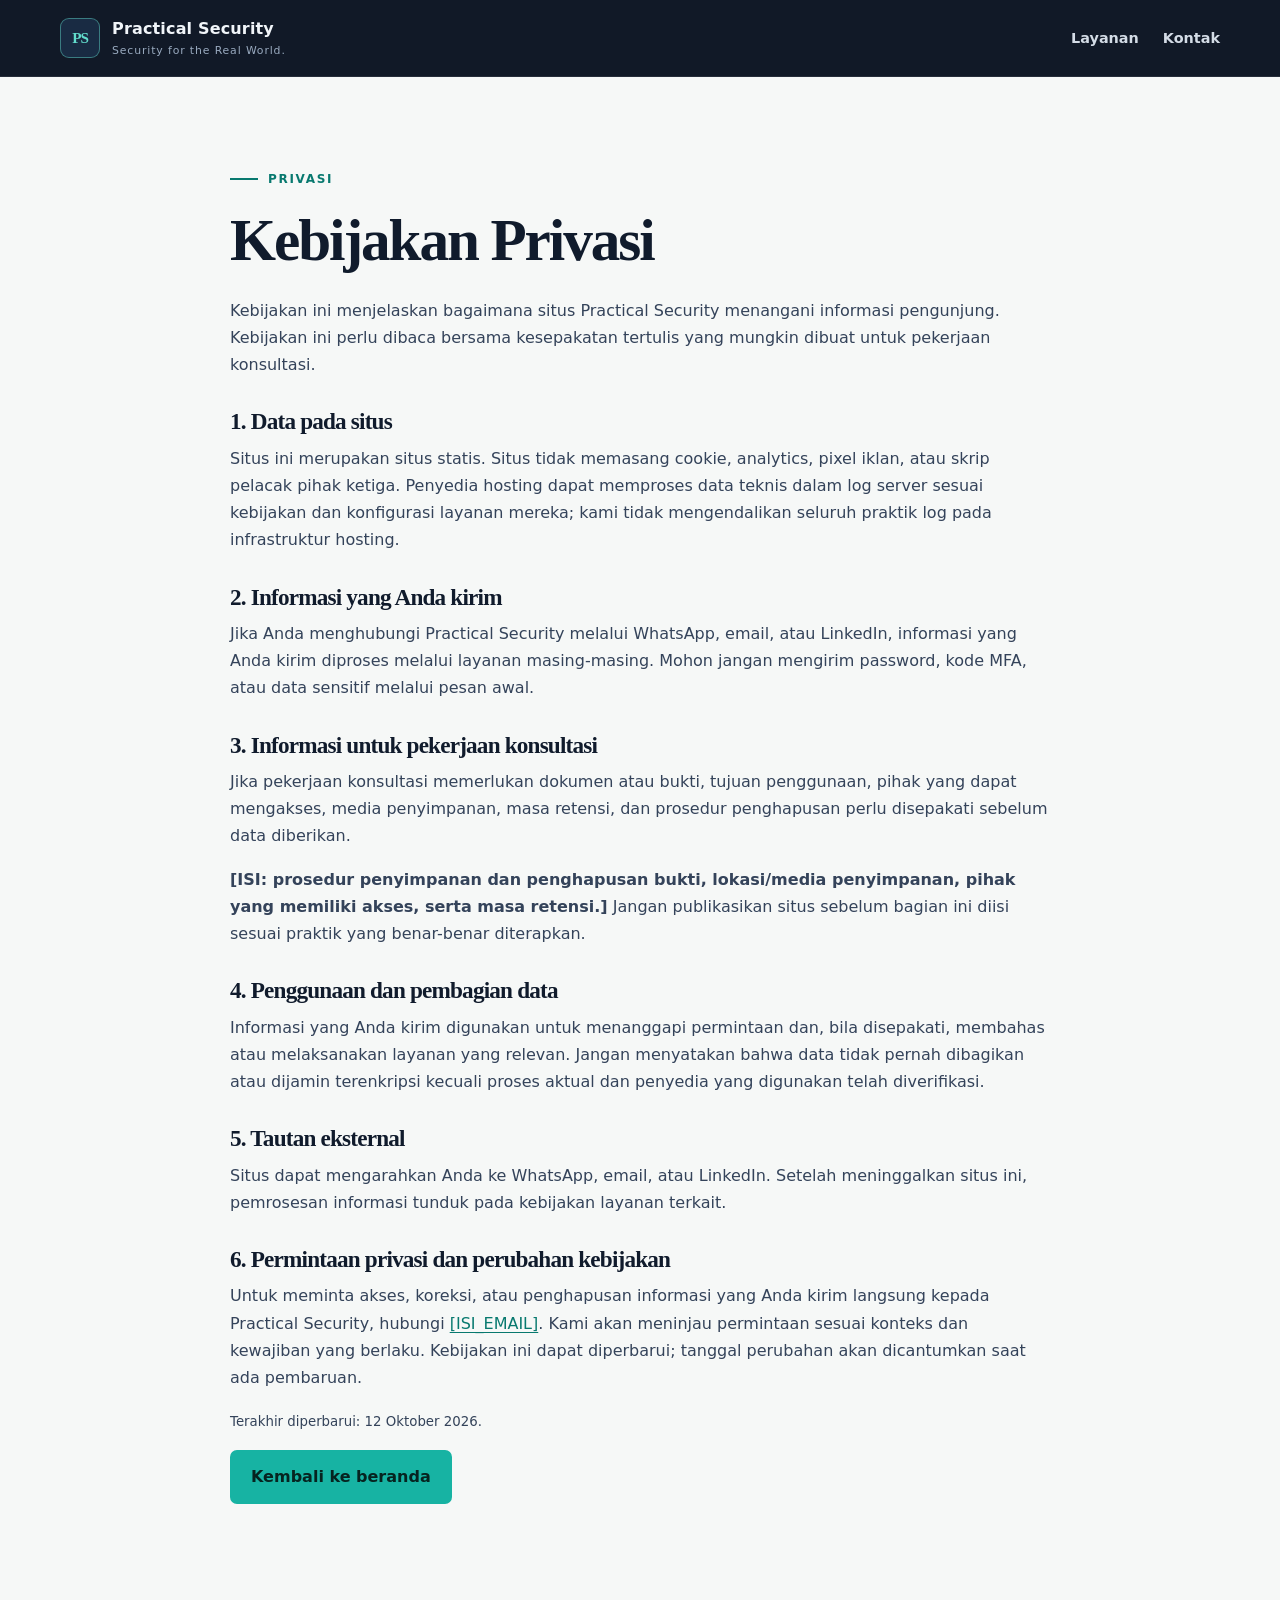
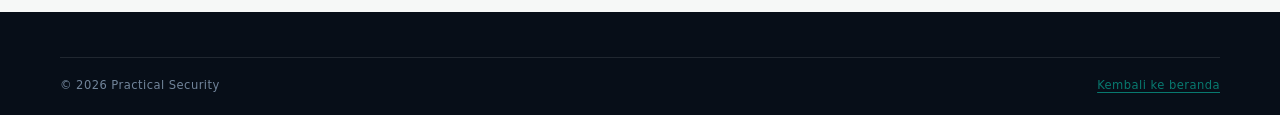
==== privasi.html @ f917010c "Initial commit" ====
<!doctype html>
<html lang="id">
<head>
  <meta charset="utf-8"><meta name="viewport" content="width=device-width, initial-scale=1">
  <title>Kebijakan Privasi — Practical Security</title>
  <meta name="description" content="Kebijakan privasi situs Practical Security dan penjelasan tentang informasi yang dikirim pengunjung melalui kanal kontak.">
  <meta name="referrer" content="strict-origin-when-cross-origin">
  <meta http-equiv="Content-Security-Policy" content="default-src 'self'; base-uri 'self'; form-action 'self'; object-src 'none'; frame-ancestors 'none'; img-src 'self' data:; font-src 'self'; style-src 'self'; script-src 'none'; connect-src 'self'; upgrade-insecure-requests">
  <link rel="canonical" href="https://practicalsecurity.web.id/privasi.html"><link rel="icon" href="assets/favicon.svg" type="image/svg+xml"><link rel="stylesheet" href="assets/style.css">
  <meta property="og:type" content="website"><meta property="og:title" content="Kebijakan Privasi — Practical Security"><meta property="og:description" content="Cara Practical Security menangani informasi yang dikirim melalui kanal kontak."><meta property="og:url" content="https://practicalsecurity.web.id/privasi.html"><meta property="og:image" content="https://practicalsecurity.web.id/assets/og-image.png"><meta name="twitter:card" content="summary_large_image">
</head>
<body>
<a class="skip-link" href="#konten">Langsung ke konten</a>
<header class="site-header"><div class="container nav-wrap"><a class="brand" href="index.html"><span class="brand-mark" aria-hidden="true">PS</span><span class="brand-copy"><strong>Practical Security</strong><small>Security for the Real World.</small></span></a><nav aria-label="Navigasi halaman"><ul class="nav-links"><li><a href="index.html#layanan">Layanan</a></li><li><a href="index.html#kontak">Kontak</a></li></ul></nav></div></header>
<main id="konten"><section class="section"><div class="container legal-content"><p class="eyebrow">Privasi</p><h1>Kebijakan Privasi</h1><p>Kebijakan ini menjelaskan bagaimana situs Practical Security menangani informasi pengunjung. Kebijakan ini perlu dibaca bersama kesepakatan tertulis yang mungkin dibuat untuk pekerjaan konsultasi.</p>
<h2 style="font-size:1.45rem;margin:30px 0 10px">1. Data pada situs</h2><p>Situs ini merupakan situs statis. Situs tidak memasang cookie, analytics, pixel iklan, atau skrip pelacak pihak ketiga. Penyedia hosting dapat memproses data teknis dalam log server sesuai kebijakan dan konfigurasi layanan mereka; kami tidak mengendalikan seluruh praktik log pada infrastruktur hosting.</p>
<h2 style="font-size:1.45rem;margin:30px 0 10px">2. Informasi yang Anda kirim</h2><p>Jika Anda menghubungi Practical Security melalui WhatsApp, email, atau LinkedIn, informasi yang Anda kirim diproses melalui layanan masing-masing. Mohon jangan mengirim password, kode MFA, atau data sensitif melalui pesan awal.</p>
<h2 style="font-size:1.45rem;margin:30px 0 10px">3. Informasi untuk pekerjaan konsultasi</h2><p>Jika pekerjaan konsultasi memerlukan dokumen atau bukti, tujuan penggunaan, pihak yang dapat mengakses, media penyimpanan, masa retensi, dan prosedur penghapusan perlu disepakati sebelum data diberikan.</p><p><strong>[ISI: prosedur penyimpanan dan penghapusan bukti, lokasi/media penyimpanan, pihak yang memiliki akses, serta masa retensi.]</strong> Jangan publikasikan situs sebelum bagian ini diisi sesuai praktik yang benar-benar diterapkan.</p>
<h2 style="font-size:1.45rem;margin:30px 0 10px">4. Penggunaan dan pembagian data</h2><p>Informasi yang Anda kirim digunakan untuk menanggapi permintaan dan, bila disepakati, membahas atau melaksanakan layanan yang relevan. Jangan menyatakan bahwa data tidak pernah dibagikan atau dijamin terenkripsi kecuali proses aktual dan penyedia yang digunakan telah diverifikasi.</p>
<h2 style="font-size:1.45rem;margin:30px 0 10px">5. Tautan eksternal</h2><p>Situs dapat mengarahkan Anda ke WhatsApp, email, atau LinkedIn. Setelah meninggalkan situs ini, pemrosesan informasi tunduk pada kebijakan layanan terkait.</p>
<h2 style="font-size:1.45rem;margin:30px 0 10px">6. Permintaan privasi dan perubahan kebijakan</h2><p>Untuk meminta akses, koreksi, atau penghapusan informasi yang Anda kirim langsung kepada Practical Security, hubungi <a href="mailto:[ISI_EMAIL]">[ISI_EMAIL]</a>. Kami akan meninjau permintaan sesuai konteks dan kewajiban yang berlaku. Kebijakan ini dapat diperbarui; tanggal perubahan akan dicantumkan saat ada pembaruan.</p><p><small>Terakhir diperbarui: 12 Oktober 2026.</small></p><p><a class="button button-primary" href="index.html">Kembali ke beranda</a></p></div></section></main>
<footer class="site-footer"><div class="container footer-bottom"><span>© 2026 Practical Security</span><a href="index.html">Kembali ke beranda</a></div></footer>
</body></html>
---- assets/style.css ----
:root{color-scheme:light dark;--navy:#0a1220;--navy2:#101e32;--navy3:#192b43;--paper:#f6f8f7;--paper2:#edf1f0;--card:#fff;--ink:#101b2c;--body:#34435a;--muted:#637187;--line:#d8e0e3;--accent:#17b3a3;--accent-dark:#08796f;--accent-light:#62ddcd;--soft:#e1f4f0;--wrap:1160px;--shadow:0 18px 44px -20px rgba(15,27,45,.28);font-family:system-ui,-apple-system,"Segoe UI",Roboto,sans-serif}*{box-sizing:border-box}html{scroll-behavior:smooth;scroll-padding-top:90px}body{margin:0;background:var(--paper);color:var(--body);font-size:16px;line-height:1.7;-webkit-font-smoothing:antialiased}a{color:var(--accent-dark);text-underline-offset:3px}a:hover{text-decoration-thickness:2px}.container{width:min(var(--wrap),calc(100% - 48px));margin-inline:auto}.skip-link{position:absolute;top:-100px;left:16px;z-index:9999;background:#fff;color:#101b2c;padding:12px 16px;border-radius:6px}.skip-link:focus{top:12px}:focus-visible{outline:3px solid #168f84;outline-offset:4px;border-radius:3px}h1,h2,h3{color:var(--ink);line-height:1.14;letter-spacing:-.035em;margin:0;font-weight:650}h1,h2{font-family:Georgia,"Times New Roman",serif}h1{font-size:clamp(2.5rem,5.4vw,4.6rem);max-width:760px}h2{font-size:clamp(2rem,4vw,3.2rem)}h3{font-size:1.22rem;letter-spacing:-.02em}p{margin:0 0 16px}.site-header{position:sticky;top:0;z-index:50;background:rgba(10,18,32,.97);border-bottom:1px solid rgba(255,255,255,.09)}.nav-wrap{display:flex;align-items:center;justify-content:space-between;min-height:76px;gap:24px}.brand{display:flex;align-items:center;gap:12px;text-decoration:none;color:#f1f5f9}.brand-mark{display:grid;place-items:center;width:40px;height:40px;border:1px solid rgba(98,221,205,.45);border-radius:9px;background:var(--navy3);font:700 .95rem Georgia,serif;color:var(--accent-light);letter-spacing:-.08em}.brand-copy strong{display:block;font-size:1rem;font-weight:650;letter-spacing:.01em}.brand-copy small{display:block;color:#9aabc0;font-size:.68rem;letter-spacing:.08em}.nav-links{display:flex;align-items:center;gap:24px;list-style:none;margin:0;padding:0}.nav-links a{color:#d4dce6;text-decoration:none;font-size:.9rem;font-weight:550}.nav-links a:hover{color:var(--accent-light)}.nav-links .nav-cta{display:inline-block;background:var(--accent);color:#062420;padding:10px 17px;border-radius:7px;font-weight:700}.nav-links .nav-cta:hover{background:var(--accent-light);color:#062420}.mobile-nav{display:none}.hero{position:relative;overflow:hidden;background:var(--navy);color:#b9c7d8;padding:94px 0 0}.hero:before{content:"";position:absolute;inset:0;background-image:linear-gradient(rgba(255,255,255,.035) 1px,transparent 1px),linear-gradient(90deg,rgba(255,255,255,.035) 1px,transparent 1px);background-size:54px 54px;mask-image:linear-gradient(110deg,#000,transparent 80%);pointer-events:none}.hero-orbit{position:absolute;border:1px solid rgba(98,221,205,.14);border-radius:50%;pointer-events:none}.orbit-one{width:640px;height:640px;right:-190px;top:-270px}.orbit-two{width:410px;height:410px;right:-75px;top:-155px}.hero-grid{position:relative;display:grid;grid-template-columns:minmax(0,1.1fr) minmax(360px,.9fr);gap:54px;align-items:center}.hero-copy{padding-bottom:64px}.eyebrow{display:flex;align-items:center;gap:10px;margin-bottom:18px;color:var(--accent-dark);font-size:.75rem;font-weight:750;letter-spacing:.14em;text-transform:uppercase}.eyebrow:before{content:"";width:28px;height:2px;background:currentColor}.eyebrow.light{color:var(--accent-light)}.tagline{margin:0 0 17px;color:var(--accent-light);font-weight:700;letter-spacing:.01em}.hero h1{color:#f2f6fa}.hero-lead{max-width:640px;margin:24px 0 30px;color:#c0ccda;font-size:1.15rem}.hero-actions{display:flex;gap:12px;flex-wrap:wrap}.button{display:inline-flex;align-items:center;justify-content:center;gap:12px;min-height:48px;padding:12px 20px;border-radius:7px;text-decoration:none;font-weight:700;border:1px solid transparent;transition:background .2s,border-color .2s,transform .2s}.button:hover{transform:translateY(-1px)}.button-primary{background:var(--accent);color:#062420}.button-primary:hover{background:var(--accent-light);color:#062420}.button-outline{border-color:#65758b;color:#f0f4f8}.button-outline:hover{border-color:var(--accent-light);color:var(--accent-light)}.hero-note{font-size:.8rem;color:#92a4ba;margin-top:22px}.review-panel{position:relative;margin-bottom:62px;border:1px solid rgba(98,221,205,.25);border-radius:13px;background:linear-gradient(145deg,#101e32,#172941);box-shadow:0 20px 50px rgba(0,0,0,.2);overflow:hidden}.panel-heading{display:flex;align-items:center;gap:10px;padding:17px 21px;border-bottom:1px solid rgba(255,255,255,.1);color:#d4e0eb;font-size:.77rem;font-weight:700;letter-spacing:.08em;text-transform:uppercase}.status-dot{width:8px;height:8px;border-radius:50%;background:var(--accent-light)}.panel-label{margin-left:auto;color:#8297af;font-size:.66rem}.panel-row{display:grid;grid-template-columns:28px 1fr 20px;gap:12px;align-items:center;padding:16px 21px;border-bottom:1px dashed rgba(255,255,255,.1)}.row-no{font-size:.72rem;color:#6d839f}.panel-row strong{display:block;color:#edf3f8;font-size:.91rem;font-weight:600}.panel-row small{display:block;color:#93a6bc;font-size:.76rem;margin-top:2px}.row-mark{color:var(--accent-light)}.panel-foot{margin:0;padding:13px 21px;color:#8297af;font-size:.72rem}.hero-bottom{position:relative;display:flex;justify-content:space-between;gap:20px;flex-wrap:wrap;padding:17px 0;border-top:1px solid rgba(255,255,255,.12);font-size:.77rem;color:#8fa2b9;letter-spacing:.025em}.section{padding:92px 0}.section-heading{max-width:560px}.section-heading.narrow{max-width:760px}.section-heading h2{margin-bottom:18px}.section-heading>p:not(.eyebrow){font-size:1.02rem}.problems{background:var(--paper)}.problem-grid{display:grid;grid-template-columns:repeat(5,minmax(0,1fr));gap:0;margin-top:46px;border-top:1px solid var(--line);border-bottom:1px solid var(--line)}.problem-item{padding:25px 18px 28px 0}.problem-item+.problem-item{padding-left:18px;border-left:1px solid var(--line)}.problem-item>span{display:block;color:var(--accent-dark);font:italic 1.45rem Georgia,serif;margin-bottom:20px}.problem-item h3{font-size:1.08rem;margin-bottom:11px}.problem-item p{font-size:.9rem;color:var(--muted);margin:0}.services{background:var(--paper2)}.services-layout{display:grid;grid-template-columns:minmax(0,.7fr) minmax(0,1.3fr);gap:54px;align-items:start}.services-intro{position:sticky;top:110px}.note-box{margin-top:30px;padding:19px 21px;background:var(--soft);border-left:3px solid var(--accent);border-radius:0 8px 8px 0;color:#234c47;font-size:.92rem}.note-box strong{display:block;color:#153d38;margin-bottom:6px}.note-box p{margin:0}.service-card{background:var(--card);border:1px solid var(--line);border-radius:13px;padding:30px 32px;box-shadow:0 8px 25px rgba(16,27,44,.035)}.service-card+.service-card{margin-top:24px}.service-primary{border-color:#a8d9d1;box-shadow:0 12px 34px rgba(16,27,44,.07)}.service-top{display:flex;align-items:center;justify-content:space-between;gap:12px;margin-bottom:17px}.service-number{font:italic 1.5rem Georgia,serif;color:var(--accent-dark)}.service-type{padding:5px 10px;border:1px solid var(--line);border-radius:99px;color:var(--muted);font-size:.67rem;font-weight:750;letter-spacing:.08em;text-transform:uppercase}.service-card h3{font-size:clamp(1.35rem,2.5vw,1.8rem);max-width:600px}.service-promise{margin:16px 0 20px;color:var(--ink);font-weight:600;font-size:1.03rem}.service-columns{display:grid;grid-template-columns:1fr 1fr;gap:26px;border-top:1px dashed var(--line);padding-top:22px}.service-columns h4{margin:0 0 12px;color:var(--muted);font-size:.73rem;letter-spacing:.11em;text-transform:uppercase}.service-columns ul{padding-left:19px;margin:0}.service-columns li{padding-left:2px;margin:0 0 8px;font-size:.9rem}.check-list li::marker{color:var(--accent-dark)}.price{display:table;margin:20px 0 0;padding:9px 13px;background:var(--soft);border:1px solid #bce4dc;border-radius:7px;color:#15564e;font-size:.88rem;font-weight:700}.hide-price{display:none!important}.service-footer{display:flex;align-items:center;gap:12px;flex-wrap:wrap;margin-top:22px;padding-top:17px;border-top:1px dashed var(--line);font-size:.8rem;color:var(--muted)}.duration{padding:6px 10px;border-radius:5px;background:var(--navy2);color:#a5f2e7;font-size:.73rem;font-weight:650}.service-boundary{margin-top:35px;padding:22px 25px;background:#fff;border-left:3px solid #ad6e4b;border-radius:0 9px 9px 0;box-shadow:var(--shadow)}.service-boundary h3{font-size:1rem;margin-bottom:9px}.service-boundary p{font-size:.9rem;margin:0 0 8px}.service-boundary p:last-child{margin-bottom:0}.process{background:var(--navy);color:#b9c7d8}.process-layout{display:grid;grid-template-columns:minmax(0,.75fr) minmax(0,1.25fr);gap:68px}.process h2{color:#f2f6fa}.process-intro>p:not(.eyebrow){margin-top:20px}.process-principles{display:flex;flex-direction:column;gap:10px;margin-top:28px;color:var(--accent-light);font-size:.82rem}.process-principles span:before{content:"✓";margin-right:10px}.steps{list-style:none;padding:0;margin:0}.steps li{display:grid;grid-template-columns:48px 1fr;gap:18px;padding:23px 0;border-bottom:1px solid rgba(255,255,255,.12)}.steps li:first-child{padding-top:0}.step-no{display:grid;place-items:center;width:43px;height:43px;border:1px solid rgba(98,221,205,.45);border-radius:50%;color:var(--accent-light);font:italic 1.05rem Georgia,serif}.steps h3{color:#eef3f8;font-size:1.12rem;margin:1px 0 7px}.steps p{margin:0;color:#a9b9cc;font-size:.94rem}.fit{background:var(--paper)}.fit-grid{display:grid;grid-template-columns:1fr 1fr;gap:22px;margin-top:40px}.fit-card{padding:30px;background:var(--card);border:1px solid var(--line);border-radius:12px}.fit-card-muted{background:#f0f2f2}.fit-symbol{display:grid;place-items:center;width:35px;height:35px;border-radius:8px;background:var(--soft);color:var(--accent-dark);font-weight:800;margin-bottom:18px}.fit-card-muted .fit-symbol{background:#e2e5e6;color:#5f6b77}.fit-card h3{margin-bottom:16px}.fit-card ul{margin:0;padding-left:20px}.fit-card li{margin-bottom:11px;font-size:.94rem}.about{background:var(--paper2)}.about-layout{display:grid;grid-template-columns:minmax(270px,.7fr) minmax(0,1.3fr);gap:66px;align-items:center}.about-card{padding:32px;background:var(--navy2);border:1px solid rgba(98,221,205,.2);border-radius:13px;color:#c0ccda;box-shadow:var(--shadow)}.about-monogram{font:italic 4.8rem Georgia,serif;line-height:1;color:var(--accent-light);margin-bottom:25px}.about-card h3{color:#f2f6fa;font-size:1.7rem;margin-bottom:4px}.about-card>p:not(.eyebrow){margin-bottom:22px;color:#a7b7ca}.about-tags{display:flex;gap:8px;flex-wrap:wrap}.about-tags span{border:1px solid rgba(255,255,255,.16);border-radius:99px;padding:6px 9px;font-size:.72rem;color:#d6e2ed}.about-copy h2{margin-bottom:20px}.about-copy p:not(.eyebrow){max-width:680px}.faq{background:var(--paper)}.faq-layout{display:grid;grid-template-columns:minmax(0,.7fr) minmax(0,1.3fr);gap:60px;align-items:start}.faq-list{display:flex;flex-direction:column;gap:11px}.faq-list details{background:var(--card);border:1px solid var(--line);border-radius:9px;padding:18px 21px}.faq-list details[open]{border-color:#8dcfc5;box-shadow:0 8px 22px rgba(16,27,44,.04)}.faq-list summary{display:flex;justify-content:space-between;gap:18px;align-items:center;cursor:pointer;list-style:none;color:var(--ink);font-weight:650}.faq-list summary::-webkit-details-marker{display:none}.faq-list summary:after{content:"+";font:1.5rem Georgia,serif;color:var(--accent-dark);flex-shrink:0}.faq-list details[open] summary:after{content:"−"}.faq-list details p{margin:14px 0 0;font-size:.93rem}.contact{background:var(--navy);color:#bdcad9;padding:88px 0}.contact-layout{display:grid;grid-template-columns:minmax(0,1fr) minmax(340px,.85fr);gap:68px;align-items:center}.contact h2{color:#f2f6fa;max-width:560px}.contact-layout>div:first-child>p:not(.eyebrow){max-width:570px;margin-top:20px}.contact-note{color:#92a6bd;font-size:.86rem}.contact-card{background:#fff;color:var(--body);border-radius:13px;padding:27px;box-shadow:var(--shadow)}.contact-card h3{font-size:1.35rem}.contact-card>p{margin:7px 0 18px;color:var(--muted);font-size:.9rem}.contact-link{display:flex;align-items:center;gap:14px;padding:14px 15px;margin-top:10px;border:1px solid var(--line);border-radius:8px;color:var(--ink);text-decoration:none;background:#f8faf9}.contact-link:hover{border-color:var(--accent-dark);background:var(--soft)}.contact-whatsapp{background:var(--accent);border-color:var(--accent);color:#062420}.contact-whatsapp:hover{background:var(--accent-light)}.contact-icon{display:grid;place-items:center;width:36px;height:36px;border:1px solid currentColor;border-radius:8px;font-weight:800}.contact-link small,.contact-link strong{display:block}.contact-link small{font-size:.68rem;text-transform:uppercase;letter-spacing:.1em;opacity:.75}.contact-link strong{font-size:.95rem}.contact-privacy{margin:18px 0 0!important;padding-top:16px;border-top:1px solid var(--line);font-size:.78rem!important;line-height:1.6}.site-footer{background:#070e18;color:#90a1b6;padding:45px 0 20px}.footer-main{display:grid;grid-template-columns:1.4fr .7fr .9fr;gap:50px;padding-bottom:35px}.footer-brand{margin-bottom:15px}.footer-main p{max-width:390px;font-size:.9rem}.footer-main h2{font:700 .73rem system-ui,sans-serif;color:#d5deea;letter-spacing:.12em;text-transform:uppercase;margin-bottom:14px}.footer-main ul{list-style:none;margin:0;padding:0}.footer-main li{margin-bottom:8px;font-size:.88rem}.footer-main a:not(.brand){color:#9eafc2;text-decoration:none}.footer-main a:hover{color:var(--accent-light)}.footer-bottom{display:flex;justify-content:space-between;gap:15px;flex-wrap:wrap;padding-top:18px;border-top:1px solid rgba(255,255,255,.1);font-size:.72rem;letter-spacing:.04em;color:#71849a}
@media(max-width:1000px){.desktop-nav{gap:13px}.nav-links a{font-size:.82rem}.hero-grid{grid-template-columns:1fr  .85fr;gap:28px}.problem-grid{grid-template-columns:repeat(3,1fr)}.problem-item:nth-child(4){border-left:0;padding-left:0}.problem-item:nth-child(n+4){border-top:1px solid var(--line)}.services-layout,.process-layout,.faq-layout{gap:36px}.services-intro{position:static}}
@media(max-width:760px){html{scroll-padding-top:76px}.container{width:min(var(--wrap),calc(100% - 34px))}.nav-wrap{min-height:68px}.desktop-nav{display:none}.mobile-nav{display:block;position:relative}.mobile-nav summary{list-style:none;cursor:pointer;color:#edf3f8;border:1px solid rgba(255,255,255,.25);border-radius:7px;padding:8px 12px;font-size:.85rem}.mobile-nav summary::-webkit-details-marker{display:none}.mobile-nav summary span{margin-left:9px;color:var(--accent-light)}.mobile-nav[open] .nav-links{position:absolute;right:0;top:calc(100% + 12px);display:flex;flex-direction:column;align-items:stretch;gap:0;width:min(300px,calc(100vw - 34px));padding:12px;background:var(--navy2);border:1px solid rgba(255,255,255,.13);border-radius:10px;box-shadow:var(--shadow)}.mobile-nav .nav-links a{display:block;padding:10px 12px;font-size:.95rem}.hero{padding-top:68px}.hero-grid{grid-template-columns:1fr;gap:26px}.hero-copy{padding-bottom:0}.hero h1{font-size:clamp(2.45rem,10vw,3.7rem)}.hero-lead{font-size:1.04rem}.review-panel{margin-bottom:30px}.hero-bottom{font-size:.72rem;padding:14px 0}.section{padding:68px 0}.problem-grid{grid-template-columns:1fr 1fr;margin-top:30px}.problem-item{padding:20px 14px 22px 0}.problem-item+.problem-item{padding-left:14px}.problem-item:nth-child(3),.problem-item:nth-child(5){padding-left:0;border-left:0}.problem-item:nth-child(4){padding-left:14px;border-left:1px solid var(--line)}.problem-item:nth-child(n+3){border-top:1px solid var(--line)}.services-layout,.process-layout,.about-layout,.faq-layout,.contact-layout{grid-template-columns:1fr;gap:34px}.service-card{padding:24px 21px}.service-columns{grid-template-columns:1fr;gap:18px}.service-columns>div+div{padding-top:18px;border-top:1px dashed var(--line)}.fit-grid{grid-template-columns:1fr}.about-layout{gap:30px}.about-card{max-width:420px}.contact{padding:68px 0}.contact-layout{gap:25px}.footer-main{grid-template-columns:1fr 1fr;gap:30px}.footer-main>div:first-child{grid-column:1/-1}}
@media(max-width:420px){.brand-copy small{font-size:.58rem}.hero-actions{align-items:stretch;flex-direction:column}.button{width:100%}.problem-grid{grid-template-columns:1fr}.problem-item,.problem-item+.problem-item,.problem-item:nth-child(4),.problem-item:nth-child(3),.problem-item:nth-child(5){padding:19px 0;border-left:0}.problem-item+.problem-item{border-top:1px solid var(--line)}.panel-row{padding:14px 15px;grid-template-columns:23px 1fr 16px}.panel-row small{font-size:.7rem}.panel-heading{padding:15px}.footer-main{grid-template-columns:1fr}.footer-main>div:first-child{grid-column:auto}.footer-bottom{flex-direction:column}}
@media(prefers-reduced-motion:reduce){html{scroll-behavior:auto}*,*::before,*::after{scroll-behavior:auto!important;transition:none!important;animation:none!important}}
@media(prefers-color-scheme:dark){:root{--paper:#0d1522;--paper2:#111c2b;--card:#142134;--ink:#edf3f8;--body:#c0ccda;--muted:#9aaac0;--line:#2b3a4d;--soft:#153b39;--accent-dark:#62ddcd;--accent:#28bfae;--accent-light:#7ce9db;--shadow:0 18px 44px -20px rgba(0,0,0,.55)}body{background:var(--paper);color:var(--body)}.problem-item h3,.service-promise,.service-columns h4,.service-boundary h3,.faq-list summary,.contact-card h3,.contact-link,.fit-card h3,.about-copy h2{color:var(--ink)}.note-box{background:#153b39;color:#c2e9e2}.note-box strong{color:#e1fff8}.service-boundary{background:#172232}.price{background:#153b39;border-color:#28685f;color:#b8f4eb}.fit-card-muted{background:#172232}.fit-symbol{background:#153b39;color:#8be9dd}.fit-card-muted .fit-symbol{background:#283443;color:#bdc8d4}.faq-list details,.service-card,.contact-card,.fit-card{border-color:var(--line)}.contact-card{background:var(--card)}.contact-link{background:#19283a;border-color:#334459}.contact-whatsapp{background:var(--accent);color:#062420;border-color:var(--accent)}.contact-privacy{border-color:var(--line)}.service-boundary p{color:var(--body)}.problem-item p{color:var(--muted)}.service-type{border-color:var(--line)}.duration{background:#193b43;color:#a5f2e7}}

.legal-content{max-width:820px}.legal-content h1{font-size:clamp(2.3rem,5vw,3.7rem);margin-bottom:22px}.legal-content h2{font-size:1.45rem;margin:30px 0 10px}.error-content{padding-block:70px 100px}
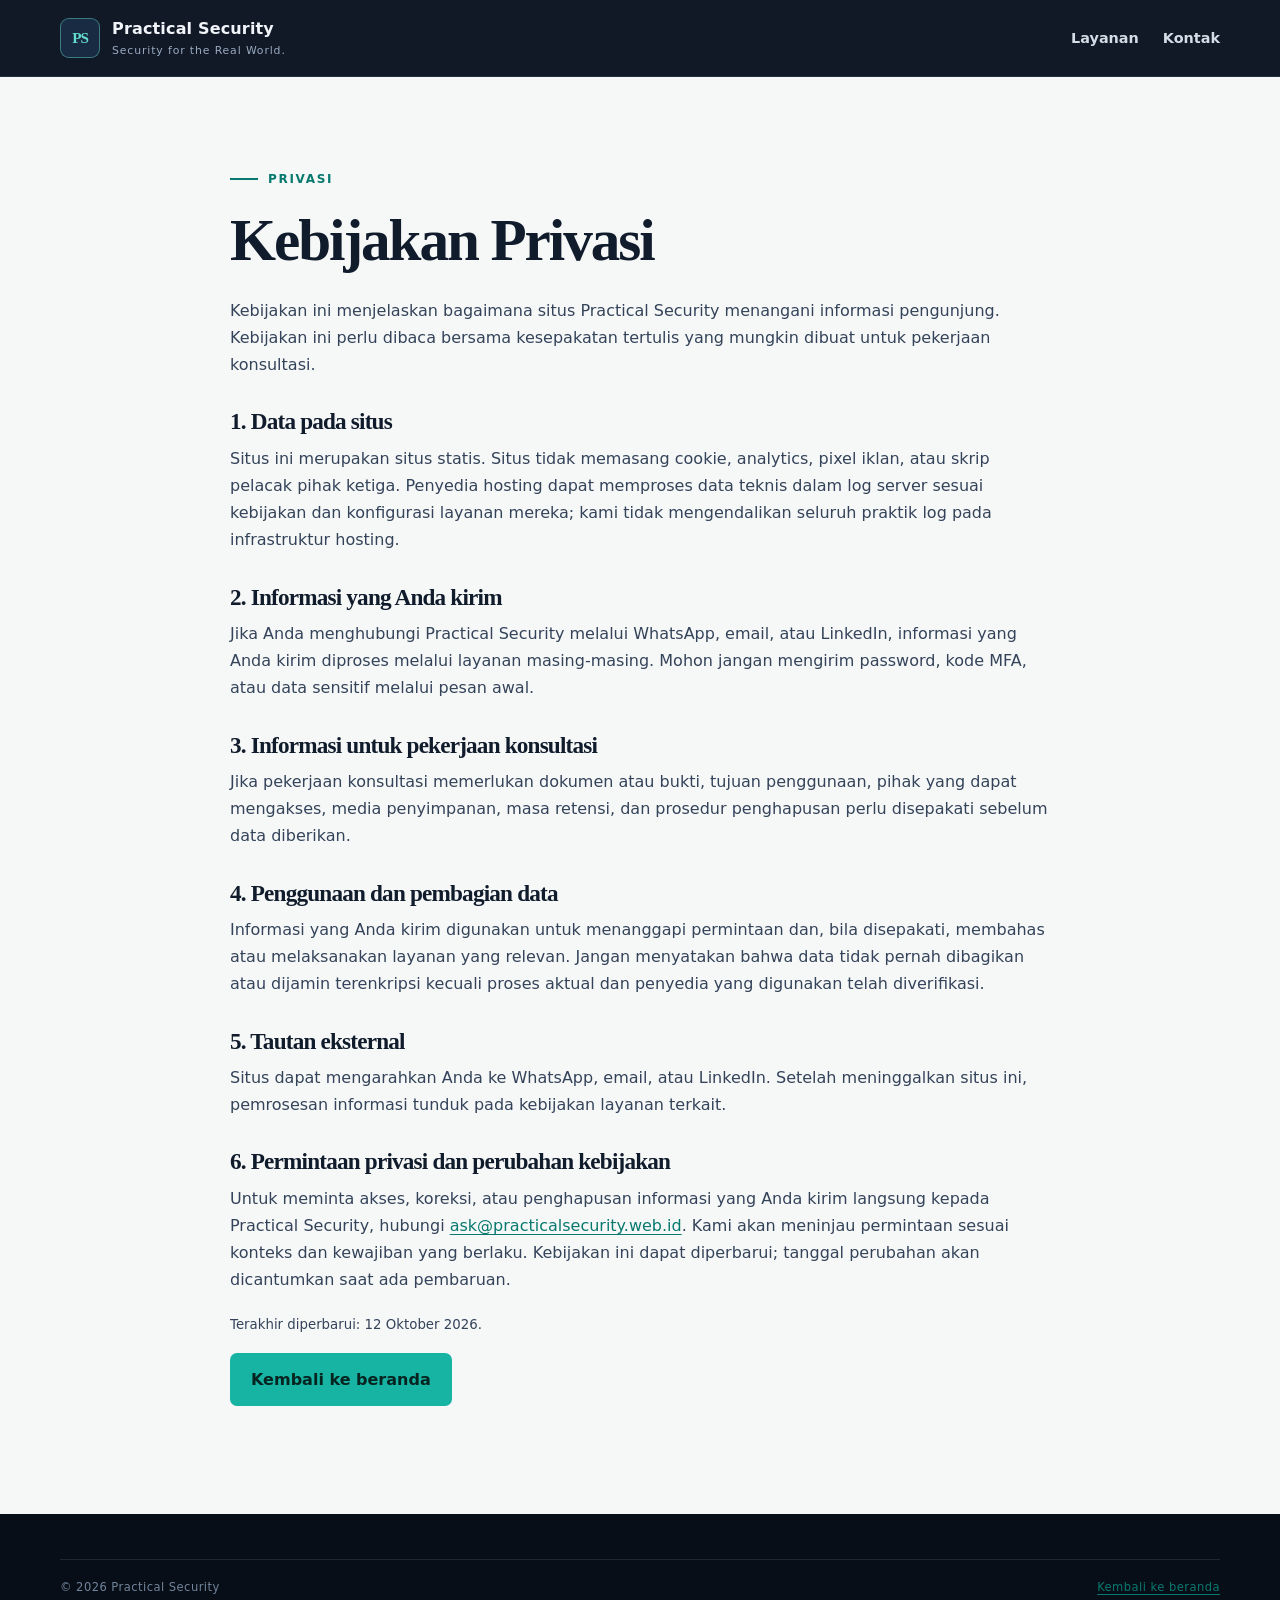
==== commit b9180f6c: "Update pages" ====
--- a/privasi.html
+++ b/privasi.html
@@ -15,9 +15,9 @@
 <main id="konten"><section class="section"><div class="container legal-content"><p class="eyebrow">Privasi</p><h1>Kebijakan Privasi</h1><p>Kebijakan ini menjelaskan bagaimana situs Practical Security menangani informasi pengunjung. Kebijakan ini perlu dibaca bersama kesepakatan tertulis yang mungkin dibuat untuk pekerjaan konsultasi.</p>
 <h2 style="font-size:1.45rem;margin:30px 0 10px">1. Data pada situs</h2><p>Situs ini merupakan situs statis. Situs tidak memasang cookie, analytics, pixel iklan, atau skrip pelacak pihak ketiga. Penyedia hosting dapat memproses data teknis dalam log server sesuai kebijakan dan konfigurasi layanan mereka; kami tidak mengendalikan seluruh praktik log pada infrastruktur hosting.</p>
 <h2 style="font-size:1.45rem;margin:30px 0 10px">2. Informasi yang Anda kirim</h2><p>Jika Anda menghubungi Practical Security melalui WhatsApp, email, atau LinkedIn, informasi yang Anda kirim diproses melalui layanan masing-masing. Mohon jangan mengirim password, kode MFA, atau data sensitif melalui pesan awal.</p>
-<h2 style="font-size:1.45rem;margin:30px 0 10px">3. Informasi untuk pekerjaan konsultasi</h2><p>Jika pekerjaan konsultasi memerlukan dokumen atau bukti, tujuan penggunaan, pihak yang dapat mengakses, media penyimpanan, masa retensi, dan prosedur penghapusan perlu disepakati sebelum data diberikan.</p><p><strong>[ISI: prosedur penyimpanan dan penghapusan bukti, lokasi/media penyimpanan, pihak yang memiliki akses, serta masa retensi.]</strong> Jangan publikasikan situs sebelum bagian ini diisi sesuai praktik yang benar-benar diterapkan.</p>
+<h2 style="font-size:1.45rem;margin:30px 0 10px">3. Informasi untuk pekerjaan konsultasi</h2><p>Jika pekerjaan konsultasi memerlukan dokumen atau bukti, tujuan penggunaan, pihak yang dapat mengakses, media penyimpanan, masa retensi, dan prosedur penghapusan perlu disepakati sebelum data diberikan.</p>
 <h2 style="font-size:1.45rem;margin:30px 0 10px">4. Penggunaan dan pembagian data</h2><p>Informasi yang Anda kirim digunakan untuk menanggapi permintaan dan, bila disepakati, membahas atau melaksanakan layanan yang relevan. Jangan menyatakan bahwa data tidak pernah dibagikan atau dijamin terenkripsi kecuali proses aktual dan penyedia yang digunakan telah diverifikasi.</p>
 <h2 style="font-size:1.45rem;margin:30px 0 10px">5. Tautan eksternal</h2><p>Situs dapat mengarahkan Anda ke WhatsApp, email, atau LinkedIn. Setelah meninggalkan situs ini, pemrosesan informasi tunduk pada kebijakan layanan terkait.</p>
-<h2 style="font-size:1.45rem;margin:30px 0 10px">6. Permintaan privasi dan perubahan kebijakan</h2><p>Untuk meminta akses, koreksi, atau penghapusan informasi yang Anda kirim langsung kepada Practical Security, hubungi <a href="mailto:[ISI_EMAIL]">[ISI_EMAIL]</a>. Kami akan meninjau permintaan sesuai konteks dan kewajiban yang berlaku. Kebijakan ini dapat diperbarui; tanggal perubahan akan dicantumkan saat ada pembaruan.</p><p><small>Terakhir diperbarui: 12 Oktober 2026.</small></p><p><a class="button button-primary" href="index.html">Kembali ke beranda</a></p></div></section></main>
+<h2 style="font-size:1.45rem;margin:30px 0 10px">6. Permintaan privasi dan perubahan kebijakan</h2><p>Untuk meminta akses, koreksi, atau penghapusan informasi yang Anda kirim langsung kepada Practical Security, hubungi <a href="mailto:ask@practicalsecurity.web.id">ask@practicalsecurity.web.id</a>. Kami akan meninjau permintaan sesuai konteks dan kewajiban yang berlaku. Kebijakan ini dapat diperbarui; tanggal perubahan akan dicantumkan saat ada pembaruan.</p><p><small>Terakhir diperbarui: 12 Oktober 2026.</small></p><p><a class="button button-primary" href="index.html">Kembali ke beranda</a></p></div></section></main>
 <footer class="site-footer"><div class="container footer-bottom"><span>© 2026 Practical Security</span><a href="index.html">Kembali ke beranda</a></div></footer>
 </body></html>
